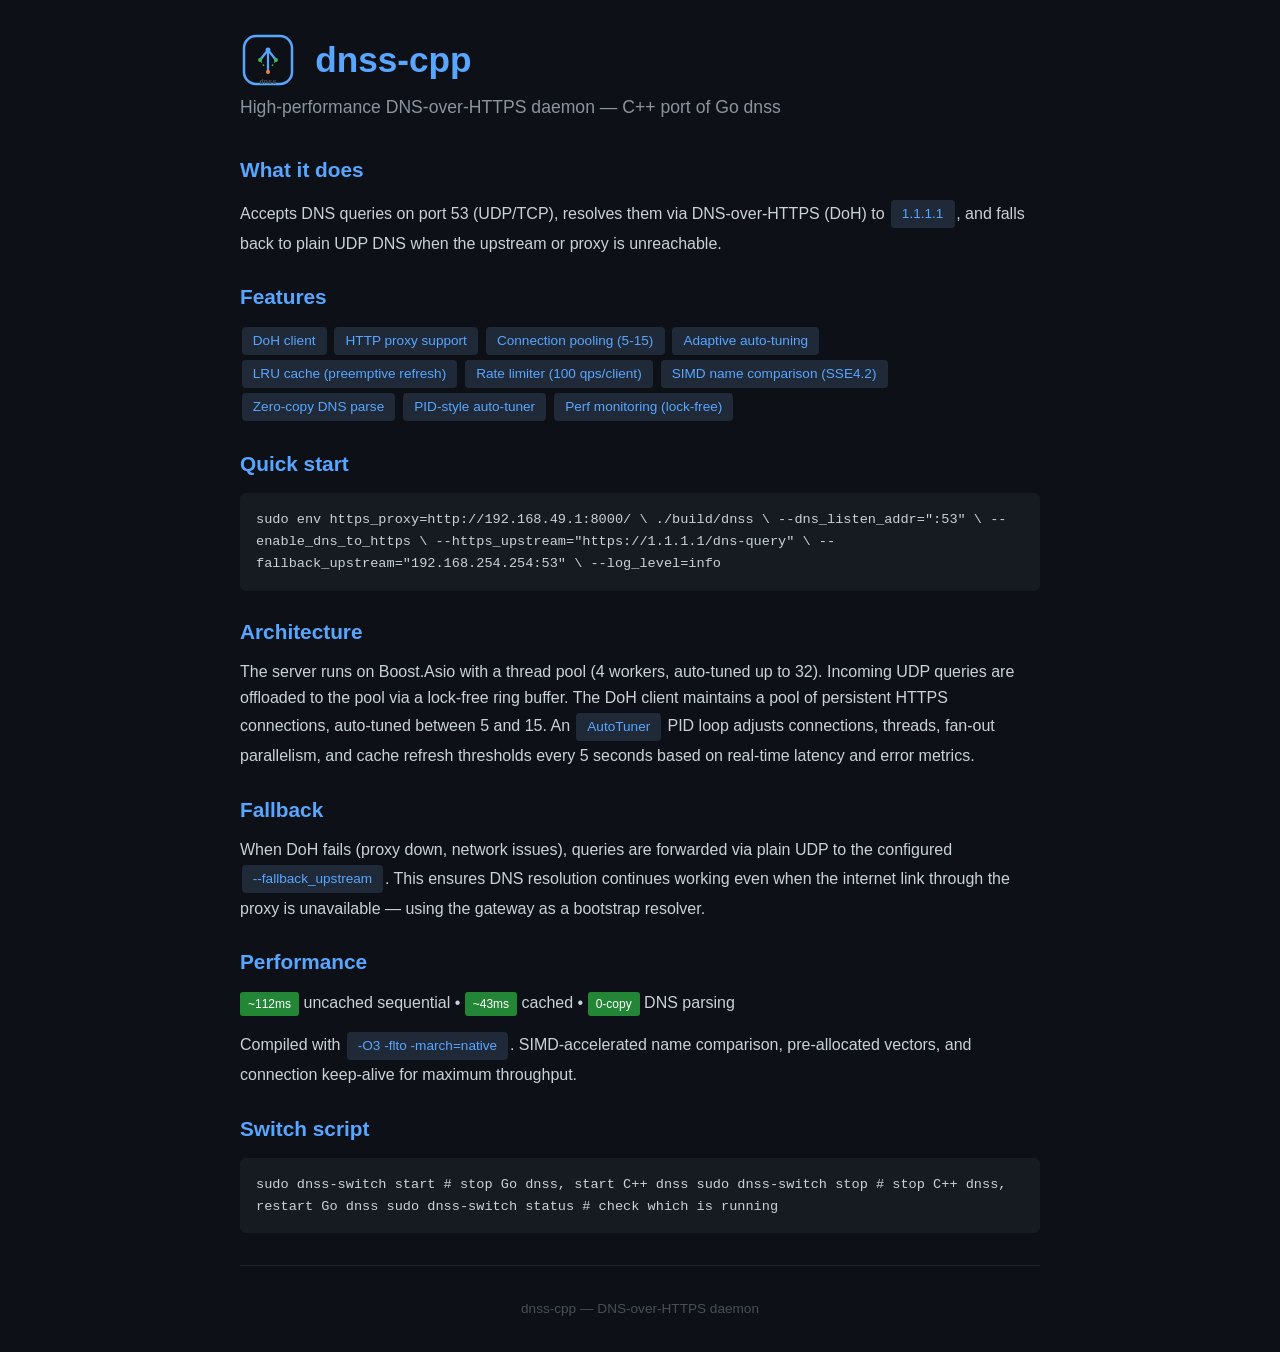
==== www/index.html @ 90b72ca5 "Initial release: dnss-cpp — high-performance DNS-over-HTTPS daemon with dual-tier turbo cache, adapt" ====
<!DOCTYPE html>
<html lang="en">
<head>
<meta charset="UTF-8">
<meta name="viewport" content="width=device-width, initial-scale=1">
<title>dnss-cpp — DNS-over-HTTPS Daemon</title>
<style>
  * { margin: 0; padding: 0; box-sizing: border-box; }
  body {
    font-family: -apple-system, BlinkMacSystemFont, "Segoe UI", Roboto, sans-serif;
    background: #0d1117; color: #c9d1d9; line-height: 1.6; padding: 2rem;
  }
  .container { max-width: 800px; margin: 0 auto; }
  .logo-row { display: flex; align-items: center; gap: 1.2rem; margin-bottom: .3rem; }
  h1 { color: #58a6ff; font-size: 2.2rem; }
  .subtitle { color: #8b949e; font-size: 1.1rem; margin-bottom: 2rem; }
  h2 { color: #58a6ff; margin: 1.5rem 0 .7rem; font-size: 1.3rem; }
  p { margin-bottom: .8rem; }
  .tag {
    display: inline-block; background: #1f2937; color: #58a6ff;
    padding: .2rem .7rem; border-radius: 4px; font-size: .85rem;
    margin: .15rem .1rem;
  }
  .tag.goal { color: #f0883e; }
  .code { background: #161b22; padding: 1rem; border-radius: 6px; font-family: "SF Mono", monospace; font-size: .85rem; overflow-x: auto; margin: .8rem 0; }
  .badge { display: inline-block; background: #238636; color: #fff; padding: .15rem .5rem; border-radius: 3px; font-size: .75rem; }
  hr { border: none; border-top: 1px solid #21262d; margin: 2rem 0; }
  footer { color: #484f58; font-size: .85rem; text-align: center; margin-top: 2rem; }
</style>
</head>
<body>
<div class="container">
  <div class="logo-row">
    <svg width="56" height="56" viewBox="0 0 56 56" fill="none" xmlns="http://www.w3.org/2000/svg">
      <rect x="4" y="4" width="48" height="48" rx="12" stroke="#58a6ff" stroke-width="2.5" fill="#0d1117"/>
      <path d="M20 28 L28 18 L36 28" stroke="#58a6ff" stroke-width="2.2" stroke-linecap="round" stroke-linejoin="round"/>
      <path d="M28 18 L28 40" stroke="#58a6ff" stroke-width="2.2" stroke-linecap="round"/>
      <circle cx="28" cy="18" r="2.5" fill="#58a6ff"/>
      <circle cx="20" cy="28" r="2" fill="#3fb950"/>
      <circle cx="36" cy="28" r="2" fill="#3fb950"/>
      <circle cx="28" cy="40" r="2" fill="#f0883e"/>
      <line x1="24" y1="34" x2="20" y2="28" stroke="#3fb950" stroke-width="1.2" stroke-dasharray="2 2"/>
      <line x1="32" y1="34" x2="36" y2="28" stroke="#3fb950" stroke-width="1.2" stroke-dasharray="2 2"/>
      <line x1="28" y1="18" x2="28" y2="22" stroke="#58a6ff" stroke-width="1.5" stroke-dasharray="2 2"/>
      <text x="28" y="52" text-anchor="middle" font-family="monospace" font-size="7" font-weight="bold" fill="#484f58">dnss</text>
    </svg>
    <h1>dnss-cpp</h1>
  </div>
  <div class="subtitle">High-performance DNS-over-HTTPS daemon — C++ port of Go dnss</div>

  <h2>What it does</h2>
  <p>Accepts DNS queries on port 53 (UDP/TCP), resolves them via DNS-over-HTTPS (DoH) to <span class="tag">1.1.1.1</span>, and falls back to plain UDP DNS when the upstream or proxy is unreachable.</p>

  <h2>Features</h2>
  <p>
    <span class="tag">DoH client</span>
    <span class="tag">HTTP proxy support</span>
    <span class="tag">Connection pooling (5-15)</span>
    <span class="tag">Adaptive auto-tuning</span>
    <span class="tag">LRU cache (preemptive refresh)</span>
    <span class="tag">Rate limiter (100 qps/client)</span>
    <span class="tag">SIMD name comparison (SSE4.2)</span>
    <span class="tag">Zero-copy DNS parse</span>
    <span class="tag">PID-style auto-tuner</span>
    <span class="tag">Perf monitoring (lock-free)</span>
  </p>

  <h2>Quick start</h2>
  <div class="code">
sudo env https_proxy=http://192.168.49.1:8000/ \
  ./build/dnss \
  --dns_listen_addr=":53" \
  --enable_dns_to_https \
  --https_upstream="https://1.1.1.1/dns-query" \
  --fallback_upstream="192.168.254.254:53" \
  --log_level=info
  </div>

  <h2>Architecture</h2>
  <p>The server runs on Boost.Asio with a thread pool (4 workers, auto-tuned up to 32). Incoming UDP queries are offloaded to the pool via a lock-free ring buffer. The DoH client maintains a pool of persistent HTTPS connections, auto-tuned between 5 and 15. An <span class="tag">AutoTuner</span> PID loop adjusts connections, threads, fan-out parallelism, and cache refresh thresholds every 5 seconds based on real-time latency and error metrics.</p>

  <h2>Fallback</h2>
  <p>When DoH fails (proxy down, network issues), queries are forwarded via plain UDP to the configured <span class="tag">--fallback_upstream</span>. This ensures DNS resolution continues working even when the internet link through the proxy is unavailable — using the gateway as a bootstrap resolver.</p>

  <h2>Performance</h2>
  <p>
    <span class="badge">~112ms</span> uncached sequential &bullet;
    <span class="badge">~43ms</span> cached &bullet;
    <span class="badge">0-copy</span> DNS parsing
  </p>
  <p>Compiled with <span class="tag">-O3 -flto -march=native</span>. SIMD-accelerated name comparison, pre-allocated vectors, and connection keep-alive for maximum throughput.</p>

  <h2>Switch script</h2>
  <div class="code">
sudo dnss-switch start    # stop Go dnss, start C++ dnss
sudo dnss-switch stop     # stop C++ dnss, restart Go dnss
sudo dnss-switch status   # check which is running
  </div>

  <hr>
  <footer>dnss-cpp &mdash; DNS-over-HTTPS daemon</footer>
</div>
</body>
</html>
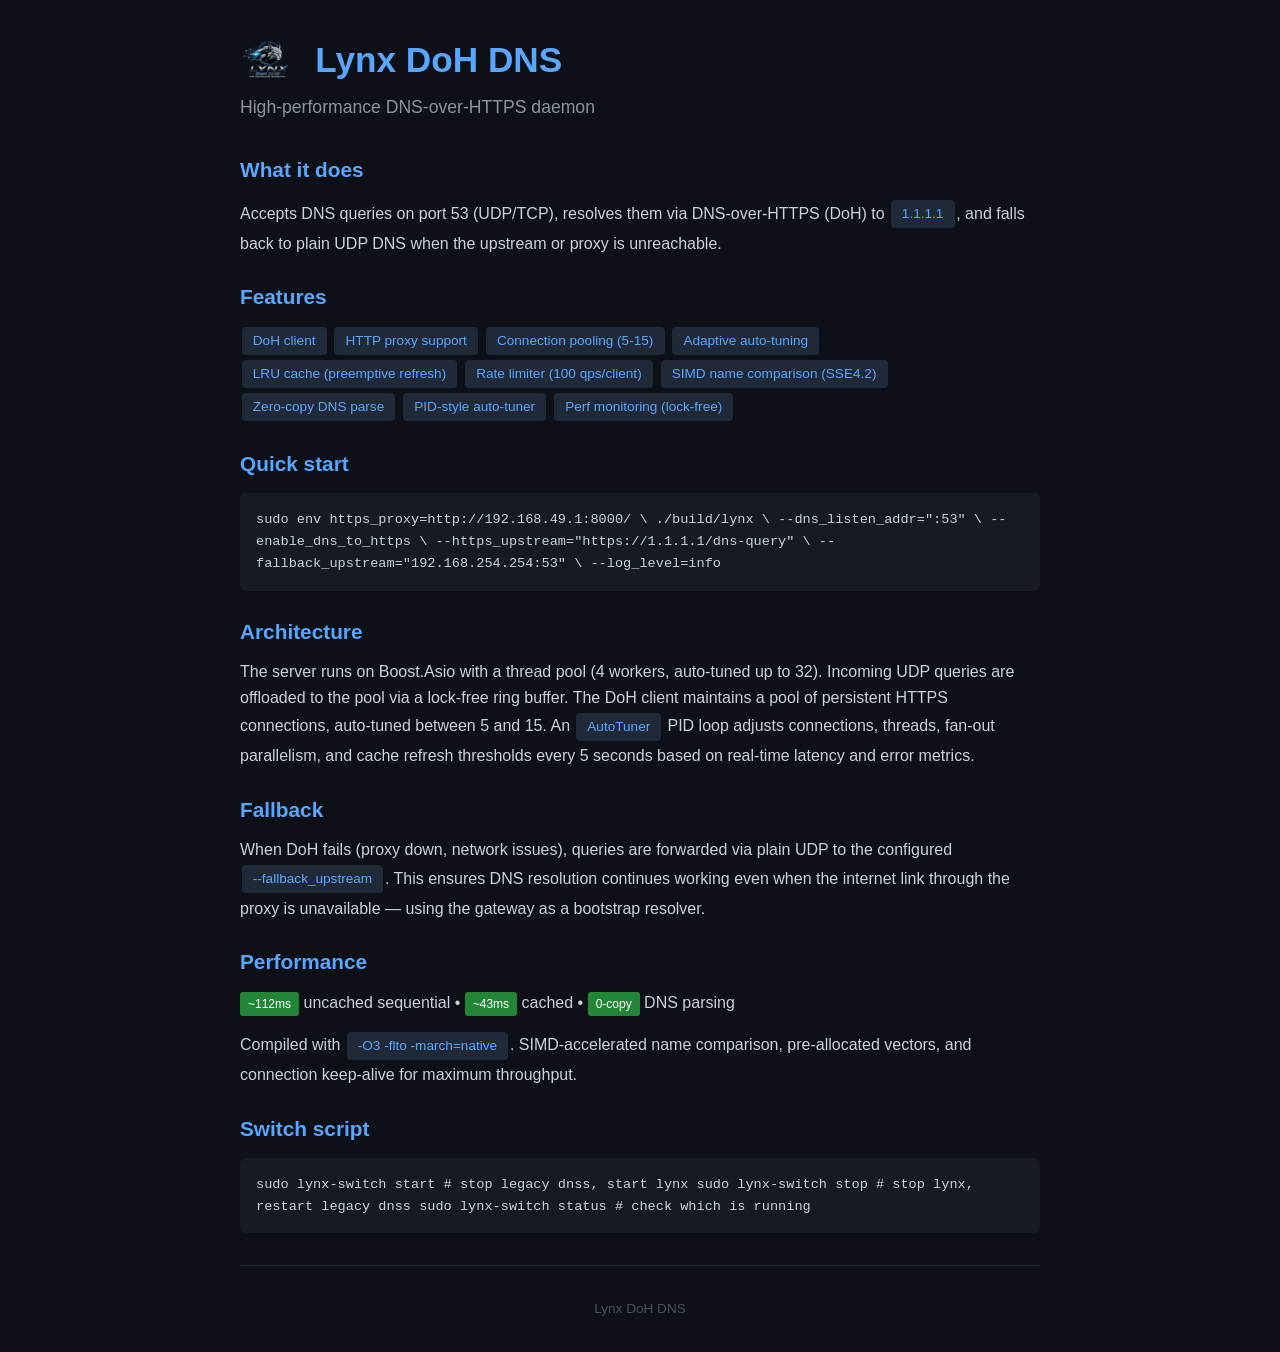
==== commit aed906b3: "v0.2.1 — Dashboard logo, config file support, branding cleanup - Logo (logo.png) displayed in dashbo" ====
--- a/www/index.html
+++ b/www/index.html
@@ -3,7 +3,7 @@
 <head>
 <meta charset="UTF-8">
 <meta name="viewport" content="width=device-width, initial-scale=1">
-<title>dnss-cpp — DNS-over-HTTPS Daemon</title>
+<title>Lynx DoH DNS</title>
 <style>
   * { margin: 0; padding: 0; box-sizing: border-box; }
   body {
@@ -31,22 +31,10 @@
 <body>
 <div class="container">
   <div class="logo-row">
-    <svg width="56" height="56" viewBox="0 0 56 56" fill="none" xmlns="http://www.w3.org/2000/svg">
-      <rect x="4" y="4" width="48" height="48" rx="12" stroke="#58a6ff" stroke-width="2.5" fill="#0d1117"/>
-      <path d="M20 28 L28 18 L36 28" stroke="#58a6ff" stroke-width="2.2" stroke-linecap="round" stroke-linejoin="round"/>
-      <path d="M28 18 L28 40" stroke="#58a6ff" stroke-width="2.2" stroke-linecap="round"/>
-      <circle cx="28" cy="18" r="2.5" fill="#58a6ff"/>
-      <circle cx="20" cy="28" r="2" fill="#3fb950"/>
-      <circle cx="36" cy="28" r="2" fill="#3fb950"/>
-      <circle cx="28" cy="40" r="2" fill="#f0883e"/>
-      <line x1="24" y1="34" x2="20" y2="28" stroke="#3fb950" stroke-width="1.2" stroke-dasharray="2 2"/>
-      <line x1="32" y1="34" x2="36" y2="28" stroke="#3fb950" stroke-width="1.2" stroke-dasharray="2 2"/>
-      <line x1="28" y1="18" x2="28" y2="22" stroke="#58a6ff" stroke-width="1.5" stroke-dasharray="2 2"/>
-      <text x="28" y="52" text-anchor="middle" font-family="monospace" font-size="7" font-weight="bold" fill="#484f58">dnss</text>
-    </svg>
-    <h1>dnss-cpp</h1>
+    <img src="logo.png" alt="Lynx DoH DNS" style="height:56px;border-radius:8px">
+    <h1>Lynx DoH DNS</h1>
   </div>
-  <div class="subtitle">High-performance DNS-over-HTTPS daemon — C++ port of Go dnss</div>
+  <div class="subtitle">High-performance DNS-over-HTTPS daemon</div>
 
   <h2>What it does</h2>
   <p>Accepts DNS queries on port 53 (UDP/TCP), resolves them via DNS-over-HTTPS (DoH) to <span class="tag">1.1.1.1</span>, and falls back to plain UDP DNS when the upstream or proxy is unreachable.</p>
@@ -68,7 +56,7 @@
   <h2>Quick start</h2>
   <div class="code">
 sudo env https_proxy=http://192.168.49.1:8000/ \
-  ./build/dnss \
+  ./build/lynx \
   --dns_listen_addr=":53" \
   --enable_dns_to_https \
   --https_upstream="https://1.1.1.1/dns-query" \
@@ -92,13 +80,13 @@
 
   <h2>Switch script</h2>
   <div class="code">
-sudo dnss-switch start    # stop Go dnss, start C++ dnss
-sudo dnss-switch stop     # stop C++ dnss, restart Go dnss
-sudo dnss-switch status   # check which is running
+sudo lynx-switch start    # stop legacy dnss, start lynx
+sudo lynx-switch stop     # stop lynx, restart legacy dnss
+sudo lynx-switch status   # check which is running
   </div>
 
   <hr>
-  <footer>dnss-cpp &mdash; DNS-over-HTTPS daemon</footer>
+  <footer>Lynx DoH DNS</footer>
 </div>
 </body>
 </html>
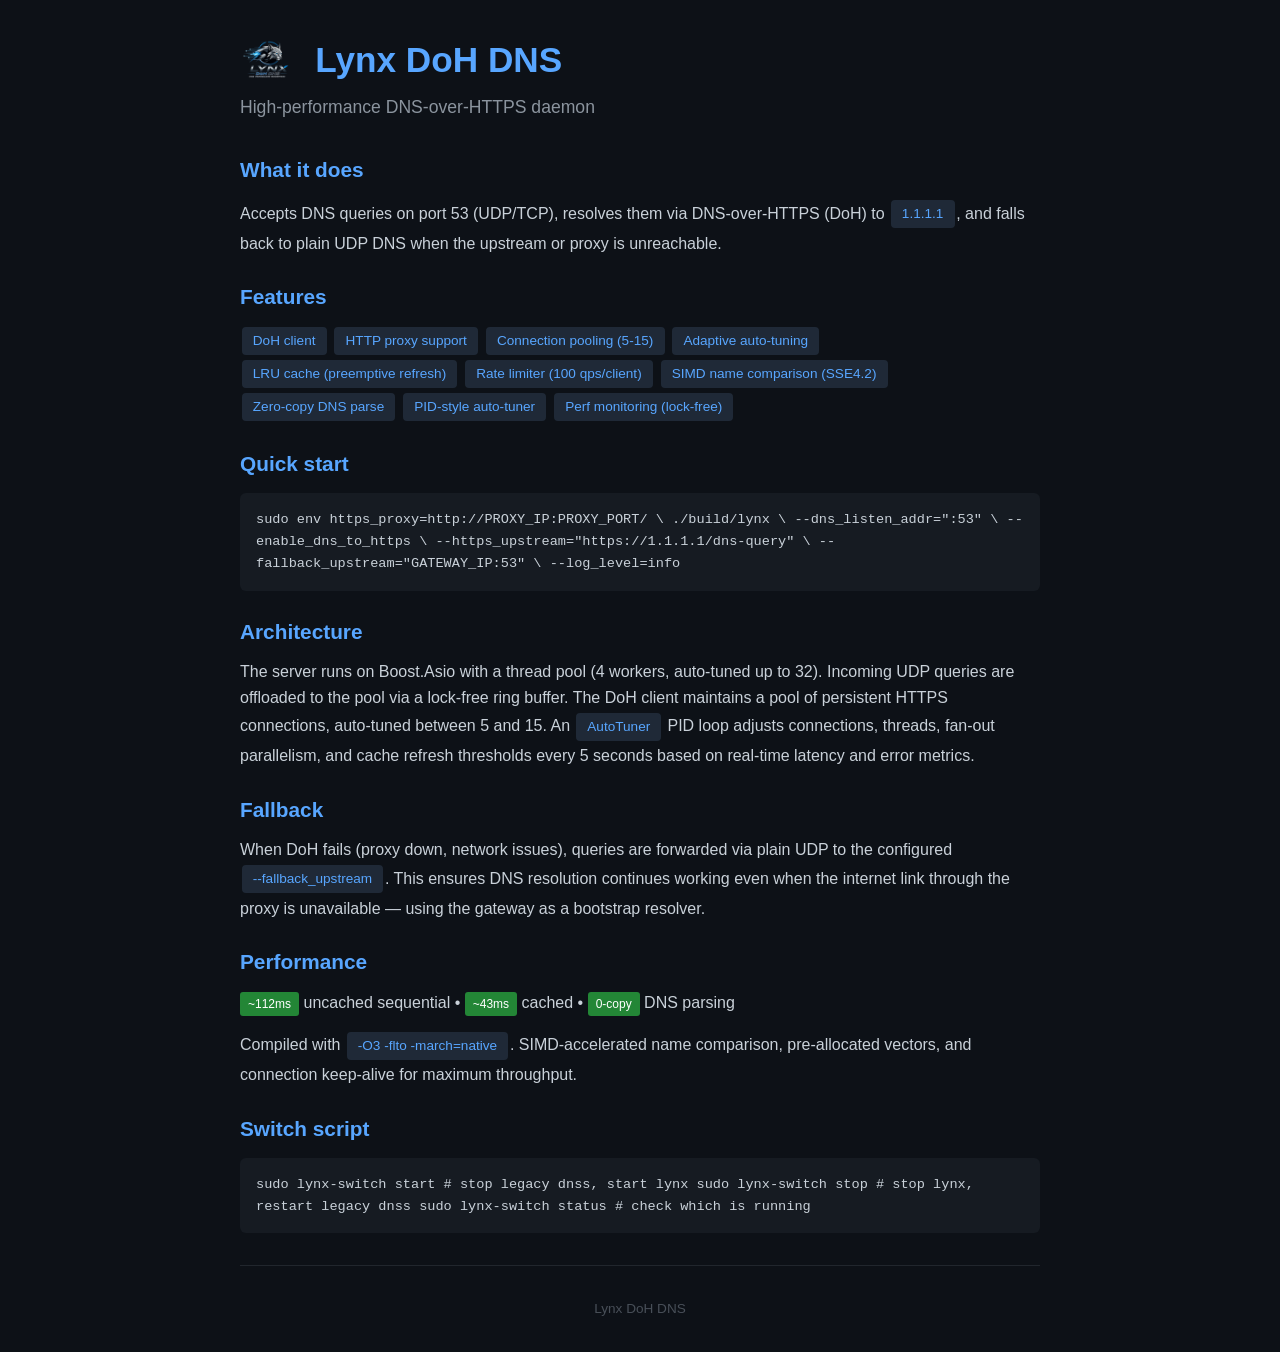
==== commit dbfe3da3: "v0.3.0 — Multi-upstream racing, health tracking, TCP keepalive, setup script - Multi-upstream racing" ====
--- a/www/index.html
+++ b/www/index.html
@@ -55,12 +55,12 @@
 
   <h2>Quick start</h2>
   <div class="code">
-sudo env https_proxy=http://192.168.49.1:8000/ \
+sudo env https_proxy=http://PROXY_IP:PROXY_PORT/ \
   ./build/lynx \
   --dns_listen_addr=":53" \
   --enable_dns_to_https \
   --https_upstream="https://1.1.1.1/dns-query" \
-  --fallback_upstream="192.168.254.254:53" \
+  --fallback_upstream="GATEWAY_IP:53" \
   --log_level=info
   </div>
 
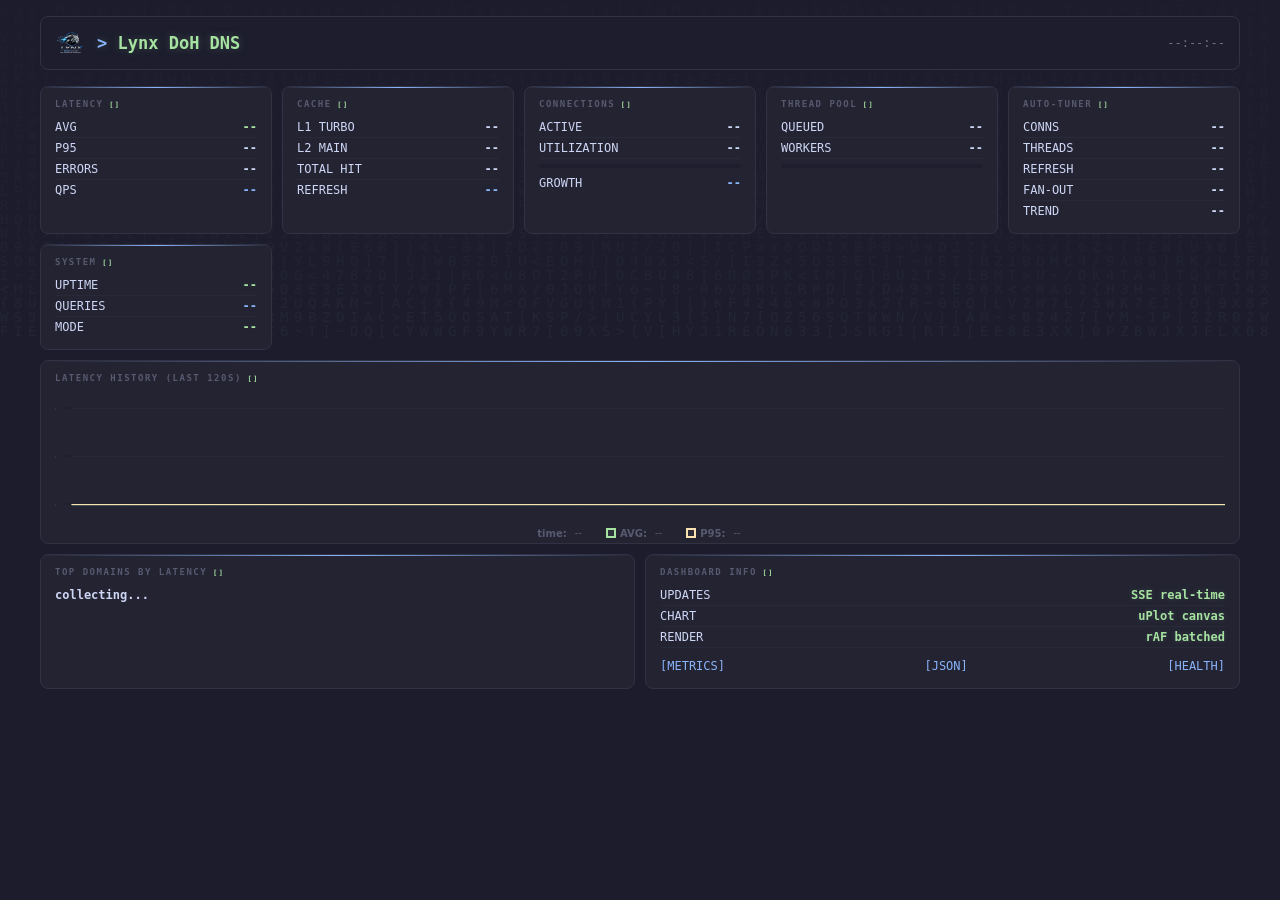
==== commit 2e73b50f: "v0.7.0 — Persistent disk cache, startup warmup, thread scaling like cache, baseline tuning" ====
--- a/www/index.html
+++ b/www/index.html
@@ -1,92 +1,100 @@
 <!DOCTYPE html>
 <html lang="en">
 <head>
-<meta charset="UTF-8">
+<meta charset="utf-8">
 <meta name="viewport" content="width=device-width, initial-scale=1">
 <title>Lynx DoH DNS</title>
-<style>
-  * { margin: 0; padding: 0; box-sizing: border-box; }
-  body {
-    font-family: -apple-system, BlinkMacSystemFont, "Segoe UI", Roboto, sans-serif;
-    background: #0d1117; color: #c9d1d9; line-height: 1.6; padding: 2rem;
-  }
-  .container { max-width: 800px; margin: 0 auto; }
-  .logo-row { display: flex; align-items: center; gap: 1.2rem; margin-bottom: .3rem; }
-  h1 { color: #58a6ff; font-size: 2.2rem; }
-  .subtitle { color: #8b949e; font-size: 1.1rem; margin-bottom: 2rem; }
-  h2 { color: #58a6ff; margin: 1.5rem 0 .7rem; font-size: 1.3rem; }
-  p { margin-bottom: .8rem; }
-  .tag {
-    display: inline-block; background: #1f2937; color: #58a6ff;
-    padding: .2rem .7rem; border-radius: 4px; font-size: .85rem;
-    margin: .15rem .1rem;
-  }
-  .tag.goal { color: #f0883e; }
-  .code { background: #161b22; padding: 1rem; border-radius: 6px; font-family: "SF Mono", monospace; font-size: .85rem; overflow-x: auto; margin: .8rem 0; }
-  .badge { display: inline-block; background: #238636; color: #fff; padding: .15rem .5rem; border-radius: 3px; font-size: .75rem; }
-  hr { border: none; border-top: 1px solid #21262d; margin: 2rem 0; }
-  footer { color: #484f58; font-size: .85rem; text-align: center; margin-top: 2rem; }
-</style>
+<link rel="stylesheet" href="style.css">
+<script src="uPlot.min.js"></script>
+<link rel="stylesheet" href="uPlot.min.css">
+<link rel="icon" href="data:,">
 </head>
 <body>
-<div class="container">
-  <div class="logo-row">
-    <img src="logo.png" alt="Lynx DoH DNS" style="height:56px;border-radius:8px">
-    <h1>Lynx DoH DNS</h1>
-  </div>
-  <div class="subtitle">High-performance DNS-over-HTTPS daemon</div>
+<canvas id="matrix"></canvas>
+<div id="app">
+  <header>
+    <div class="logo-row">
+      <img src="logo.png" alt="logo" class="logo" onerror="this.style.display='none'">
+      <h1>Lynx DoH DNS</h1>
+    </div>
+    <div class="ts" id="ts">--:--:--</div>
+  </header>
 
-  <h2>What it does</h2>
-  <p>Accepts DNS queries on port 53 (UDP/TCP), resolves them via DNS-over-HTTPS (DoH) to <span class="tag">1.1.1.1</span>, and falls back to plain UDP DNS when the upstream or proxy is unreachable.</p>
+  <div class="grid">
+    <div class="card">
+      <h2>LATENCY</h2>
+      <div class="stat-row"><span>AVG</span><span class="good" id="lat-avg">--</span></div>
+      <div class="stat-row"><span>P95</span><span id="lat-p95">--</span></div>
+      <div class="stat-row"><span>ERRORS</span><span id="err-rate">--</span></div>
+      <div class="stat-row"><span>QPS</span><span class="cyan" id="qps">--</span></div>
+    </div>
 
-  <h2>Features</h2>
-  <p>
-    <span class="tag">DoH client</span>
-    <span class="tag">HTTP proxy support</span>
-    <span class="tag">Connection pooling (5-15)</span>
-    <span class="tag">Adaptive auto-tuning</span>
-    <span class="tag">LRU cache (preemptive refresh)</span>
-    <span class="tag">Rate limiter (100 qps/client)</span>
-    <span class="tag">SIMD name comparison (SSE4.2)</span>
-    <span class="tag">Zero-copy DNS parse</span>
-    <span class="tag">PID-style auto-tuner</span>
-    <span class="tag">Perf monitoring (lock-free)</span>
-  </p>
+    <div class="card">
+      <h2>CACHE</h2>
+      <div class="stat-row"><span>L1 TURBO</span><span id="turbo-hit">--</span></div>
+      <div class="stat-row"><span>L2 MAIN</span><span id="l2-hit">--</span></div>
+      <div class="stat-row"><span>TOTAL HIT</span><span id="cache-hit">--</span></div>
+      <div class="stat-row"><span>REFRESH</span><span class="cyan" id="cache-refresh">--</span></div>
+    </div>
 
-  <h2>Quick start</h2>
-  <div class="code">
-sudo env https_proxy=http://PROXY_IP:PROXY_PORT/ \
-  ./build/lynx \
-  --dns_listen_addr=":53" \
-  --enable_dns_to_https \
-  --https_upstream="https://1.1.1.1/dns-query" \
-  --fallback_upstream="GATEWAY_IP:53" \
-  --log_level=info
+    <div class="card">
+      <h2>CONNECTIONS</h2>
+      <div class="stat-row"><span>ACTIVE</span><span id="conn-active">--</span></div>
+      <div class="stat-row"><span>UTILIZATION</span><span id="conn-util">--</span></div>
+      <div class="bar-track"><div class="bar-fill" id="conn-bar" style="width:0%"></div></div>
+      <div class="stat-row" style="margin-top:4px"><span>GROWTH</span><span class="cyan" id="tuner-growth">--</span></div>
+    </div>
+
+    <div class="card">
+      <h2>THREAD POOL</h2>
+      <div class="stat-row"><span>QUEUED</span><span id="pool-pending">--</span></div>
+      <div class="stat-row"><span>WORKERS</span><span id="pool-threads">--</span></div>
+      <div class="bar-track"><div class="bar-fill bar-cyan" id="pool-bar" style="width:0%"></div></div>
+    </div>
+
+    <div class="card">
+      <h2>AUTO-TUNER</h2>
+      <div class="stat-row"><span>CONNS</span><span id="tuner-conn">--</span></div>
+      <div class="stat-row"><span>THREADS</span><span id="tuner-threads">--</span></div>
+      <div class="stat-row"><span>REFRESH</span><span id="tuner-refresh">--</span></div>
+      <div class="stat-row"><span>FAN-OUT</span><span id="tuner-fanout">--</span></div>
+      <div class="stat-row"><span>TREND</span><span id="tuner-trend">--</span></div>
+    </div>
+
+    <div class="card">
+      <h2>SYSTEM</h2>
+      <div class="stat-row"><span>UPTIME</span><span class="good" id="sys-uptime">--</span></div>
+      <div class="stat-row"><span>QUERIES</span><span class="cyan" id="sys-queries">--</span></div>
+      <div class="stat-row"><span>MODE</span><span class="good" id="sys-mode">--</span></div>
+    </div>
   </div>
 
-  <h2>Architecture</h2>
-  <p>The server runs on Boost.Asio with a thread pool (4 workers, auto-tuned up to 32). Incoming UDP queries are offloaded to the pool via a lock-free ring buffer. The DoH client maintains a pool of persistent HTTPS connections, auto-tuned between 5 and 15. An <span class="tag">AutoTuner</span> PID loop adjusts connections, threads, fan-out parallelism, and cache refresh thresholds every 5 seconds based on real-time latency and error metrics.</p>
-
-  <h2>Fallback</h2>
-  <p>When DoH fails (proxy down, network issues), queries are forwarded via plain UDP to the configured <span class="tag">--fallback_upstream</span>. This ensures DNS resolution continues working even when the internet link through the proxy is unavailable — using the gateway as a bootstrap resolver.</p>
-
-  <h2>Performance</h2>
-  <p>
-    <span class="badge">~112ms</span> uncached sequential &bullet;
-    <span class="badge">~43ms</span> cached &bullet;
-    <span class="badge">0-copy</span> DNS parsing
-  </p>
-  <p>Compiled with <span class="tag">-O3 -flto -march=native</span>. SIMD-accelerated name comparison, pre-allocated vectors, and connection keep-alive for maximum throughput.</p>
-
-  <h2>Switch script</h2>
-  <div class="code">
-sudo lynx-switch start    # stop legacy dnss, start lynx
-sudo lynx-switch stop     # stop lynx, restart legacy dnss
-sudo lynx-switch status   # check which is running
+  <div class="chart-row">
+    <div class="card chart-card">
+      <h2>LATENCY HISTORY (last 120s)</h2>
+      <div id="chart"></div>
+    </div>
   </div>
 
-  <hr>
-  <footer>Lynx DoH DNS</footer>
+  <div class="bottom-row">
+    <div class="card">
+      <h2>TOP DOMAINS BY LATENCY</h2>
+      <div id="top-domains"><div class="stat-row"><span>collecting...</span></div></div>
+    </div>
+    <div class="card">
+      <h2>DASHBOARD INFO</h2>
+      <div class="stat-row"><span>UPDATES</span><span class="good" id="update-rate">SSE real-time</span></div>
+      <div class="stat-row"><span>CHART</span><span class="good">uPlot canvas</span></div>
+      <div class="stat-row"><span>RENDER</span><span class="good">rAF batched</span></div>
+      <div class="stat-row" style="margin-top:8px">
+        <a href="/metrics">[METRICS]</a>
+        <a href="/api/stats">[JSON]</a>
+        <a href="/health">[HEALTH]</a>
+      </div>
+    </div>
+  </div>
 </div>
+
+<script src="script.js"></script>
 </body>
 </html>
--- a/www/style.css
+++ b/www/style.css
@@ -0,0 +1,36 @@
+*{margin:0;padding:0;box-sizing:border-box}
+body{font-family:'JetBrains Mono','Cascadia Code','Fira Code',monospace;background:#1e1e2e;color:#cdd6f4;padding:16px;overflow-x:hidden;min-height:100vh}
+a{color:#89b4fa;text-decoration:none}
+a:hover{text-shadow:0 0 8px rgba(137,180,250,.4)}
+#matrix{position:fixed;top:0;left:0;width:100%;height:100%;z-index:0;pointer-events:none;opacity:.04}
+#app{position:relative;z-index:1;max-width:1200px;margin:0 auto}
+header{display:flex;justify-content:space-between;align-items:center;margin-bottom:16px;padding:10px 14px;background:rgba(30,30,46,.92);border:1px solid #313244;border-radius:8px}
+.logo-row{display:flex;align-items:center;gap:10px}
+.logo{height:32px;border-radius:4px}
+h1{font-size:17px;font-weight:700;color:#a6e3a1;text-shadow:0 0 10px rgba(166,227,161,.25)}
+h1::before{content:'> ';color:#89b4fa}
+.ts{color:#6c7086;font-size:12px}
+.ts span{color:#a6e3a1}
+.grid{display:grid;grid-template-columns:repeat(auto-fit,minmax(220px,1fr));gap:10px;margin-bottom:10px}
+.card{background:rgba(36,36,52,.92);border:1px solid #313244;border-radius:8px;padding:12px 14px;position:relative;overflow:hidden}
+.card::before{content:'';position:absolute;top:0;left:0;right:0;height:1px;background:linear-gradient(90deg,transparent,#89b4fa,transparent)}
+.card h2{font-size:9px;font-weight:700;color:#585b70;text-transform:uppercase;letter-spacing:1.5px;margin-bottom:8px}
+.card h2::after{content:' []';color:#a6e3a1;font-size:7px}
+.stat-row{display:flex;justify-content:space-between;padding:3px 0;font-size:12px;border-bottom:1px solid rgba(49,50,68,.4)}
+.stat-row:last-child{border-bottom:none}
+.stat-row span:last-child{font-weight:700;font-variant-numeric:tabular-nums}
+.good{color:#a6e3a1;text-shadow:0 0 6px rgba(166,227,161,.2)}
+.warn{color:#f9e2af;text-shadow:0 0 6px rgba(249,226,175,.15)}
+.bad{color:#f38ba8;text-shadow:0 0 6px rgba(243,139,168,.2)}
+.cyan{color:#89b4fa;text-shadow:0 0 6px rgba(137,180,250,.15)}
+.magenta{color:#cba6f7;text-shadow:0 0 6px rgba(203,166,247,.15)}
+.bar-track{background:#1e1e2e;height:4px;border-radius:2px;margin:5px 0;overflow:hidden}
+.bar-fill{height:100%;border-radius:2px;transition:width .4s ease}
+.bar-good{background:#a6e3a1}.bar-warn{background:#f9e2af}.bar-bad{background:#f38ba8}.bar-cyan{background:#89b4fa}
+.chart-row{margin-bottom:10px}
+.chart-card{width:100%}
+.chart-card #chart{height:140px}
+.chart-card .u-legend{font-size:10px!important;color:#585b70!important}
+.chart-card .u-series{font-size:10px}
+.bottom-row{display:grid;grid-template-columns:1fr 1fr;gap:10px}
+@media(max-width:600px){.bottom-row{grid-template-columns:1fr}}
--- a/www/uPlot.min.css
+++ b/www/uPlot.min.css
@@ -0,0 +1 @@
+.uplot, .uplot *, .uplot *::before, .uplot *::after {box-sizing: border-box;}.uplot {font-family: system-ui, -apple-system, "Segoe UI", Roboto, "Helvetica Neue", Arial, "Noto Sans", sans-serif, "Apple Color Emoji", "Segoe UI Emoji", "Segoe UI Symbol", "Noto Color Emoji";line-height: 1.5;width: min-content;}.u-title {text-align: center;font-size: 18px;font-weight: bold;}.u-wrap {position: relative;user-select: none;}.u-over, .u-under {position: absolute;}.u-under {overflow: hidden;}.uplot canvas {display: block;position: relative;width: 100%;height: 100%;}.u-axis {position: absolute;}.u-legend {font-size: 14px;margin: auto;text-align: center;}.u-inline {display: block;}.u-inline * {display: inline-block;}.u-inline tr {margin-right: 16px;}.u-legend th {font-weight: 600;}.u-legend th > * {vertical-align: middle;display: inline-block;}.u-legend .u-marker {width: 1em;height: 1em;margin-right: 4px;background-clip: padding-box !important;}.u-inline.u-live th::after {content: ":";vertical-align: middle;}.u-inline:not(.u-live) .u-value {display: none;}.u-series > * {padding: 4px;}.u-series th {cursor: pointer;}.u-legend .u-off > * {opacity: 0.3;}.u-select {background: rgba(0,0,0,0.07);position: absolute;pointer-events: none;}.u-cursor-x, .u-cursor-y {position: absolute;left: 0;top: 0;pointer-events: none;will-change: transform;}.u-hz .u-cursor-x, .u-vt .u-cursor-y {height: 100%;border-right: 1px dashed #607D8B;}.u-hz .u-cursor-y, .u-vt .u-cursor-x {width: 100%;border-bottom: 1px dashed #607D8B;}.u-cursor-pt {position: absolute;top: 0;left: 0;border-radius: 50%;border: 0 solid;pointer-events: none;will-change: transform;/*this has to be !important since we set inline "background" shorthand */background-clip: padding-box !important;}.u-axis.u-off, .u-select.u-off, .u-cursor-x.u-off, .u-cursor-y.u-off, .u-cursor-pt.u-off {display: none;}
